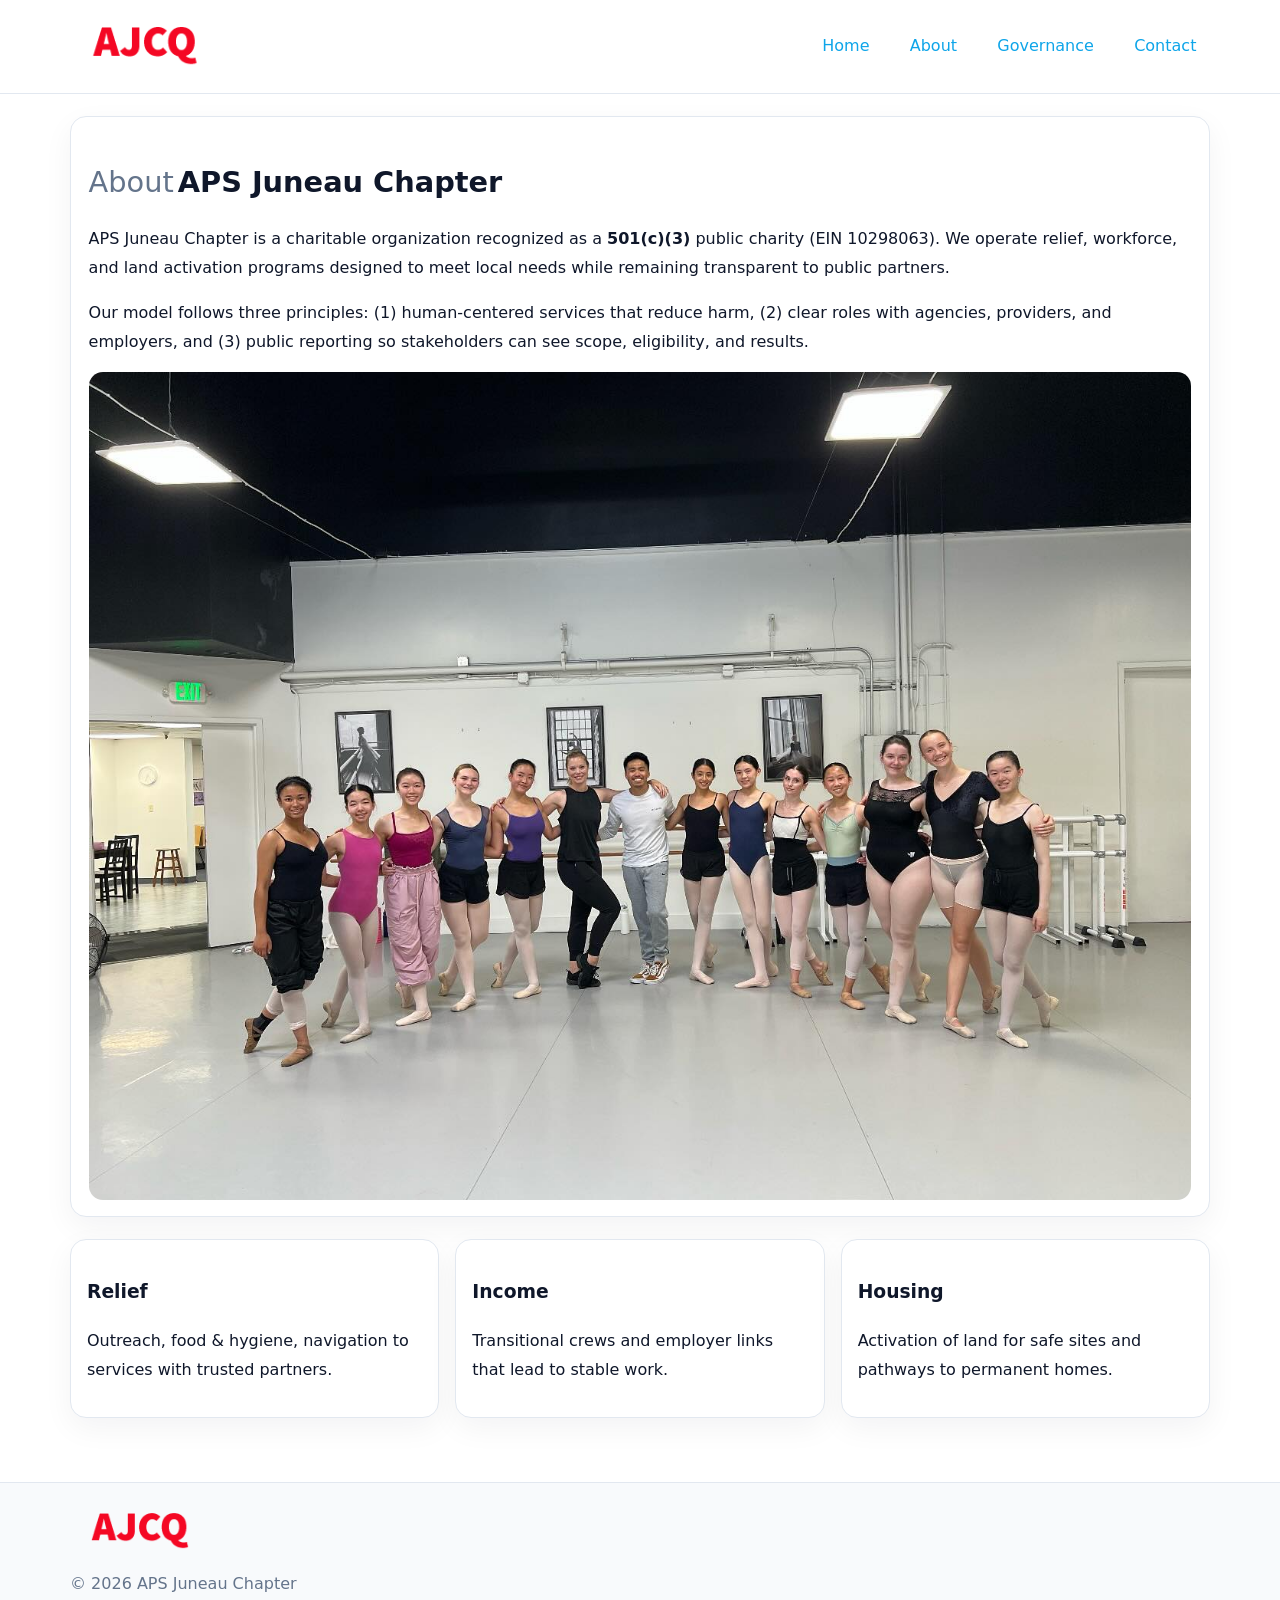
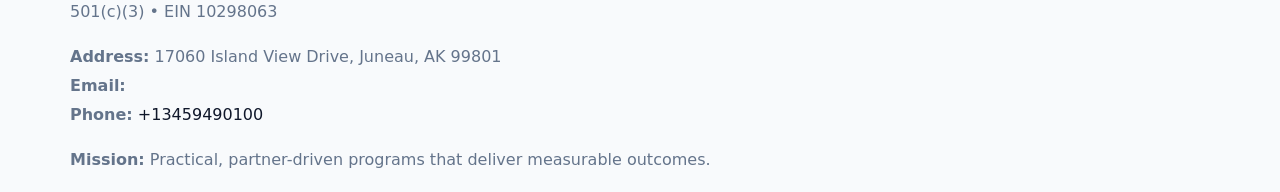
==== about.html @ 9e165b65 "Initial commit" ====
<!doctype html><html lang="en"><head>
<meta charset="utf-8">
<meta name="viewport" content="width=device-width,initial-scale=1">
<title>APS Juneau Chapter – Nonprofit • 2025</title>
<link rel="stylesheet" href="assets/styles.css">
<link rel="icon" href="images/logo.png">
  <meta name="description" content="Our nonprofit strengthens the community with programs focused on community services, education, and direct relief.">
</head><body>
<div style="position:absolute;left:-9999px;top:-9999px;opacity:0" data-uniq="{{UNIQUE_BLOB}}">
  <span>Our nonprofit strengthens the community with programs focused on community services, education, and direct relief.</span><svg width="12" height="12" viewBox="0 0 12 12" xmlns="http://www.w3.org/2000/svg"><circle cx="6" cy="6" r="5" fill="#28a745"/></svg><img src="images/community.jpg" width="1" height="1" alt="" loading="lazy"/>
</div>

<header>
  <div class="topnav">
    <a href="index.html"><img src="images/logo.png" style="width:150px" alt=""></a>
    <nav>
      <a href="index.html">Home</a>
      <a class="active" href="about.html">About</a>
      <a href="governance.html">Governance</a>
      <a href="contact.html">Contact</a>
    </nav>
  </div>
</header>

<div class="page" style="grid-template-columns:1fr;">
  <main>
    <section class="section panel">
      <h1 style="font-size:1.8rem;margin-bottom:.4rem;"><span style="font-weight:500;color:var(--muted);margin-right:.25rem;">About</span><span style="font-weight:700;color:var(--ink);">APS Juneau Chapter</span></h1>
      <p>APS Juneau Chapter is a charitable organization recognized as a <strong>501(c)(3)</strong> public charity (EIN 10298063). We operate relief, workforce, and land activation programs designed to meet local needs while remaining transparent to public partners.</p>
      <p>Our model follows three principles: (1) human-centered services that reduce harm, (2) clear roles with agencies, providers, and employers, and (3) public reporting so stakeholders can see scope, eligibility, and results.</p>
      <img src="images/about.jpg" alt="" style="margin-top:1rem">
    </section>

    <section class="section cards">
      <article class="c4896323994"><h3>Relief</h3><p>Outreach, food & hygiene, navigation to services with trusted partners.</p></article>
      <article class="c4896323994"><h3>Income</h3><p>Transitional crews and employer links that lead to stable work.</p></article>
      <article class="c4896323994"><h3>Housing</h3><p>Activation of land for safe sites and pathways to permanent homes.</p></article>
    </section>
  </main>
</div>

<footer>
  <div class="footer-wrap">
    <div class="footer-grid">
      <div class="footer-col"><img src="images/logo.png" style="width:140px;margin-bottom:.4rem" alt=""><div class="small">© <span id="year"></span> APS Juneau Chapter</div><div class="small">501(c)(3) • EIN 10298063</div></div>
      <div class="footer-col"><div class="small"><strong>Address:</strong> 17060 Island View Drive,
Juneau, AK 99801</div><div class="small"><strong>Email:</strong> <a href="mailto:"></a></div><div class="small"><strong>Phone:</strong> <a href="tel:+13459490100">+13459490100</a></div></div>
      <div class="footer-col"><div class="small"><strong>Mission:</strong> Practical, partner-driven programs that deliver measurable outcomes.</div></div>
    </div>
  </div>
</footer>
<script>(()=>{const y=document.getElementById('year');if(y)y.textContent=new Date().getFullYear();})();</script>
</body></html>
---- assets/styles.css ----
:root {
  --ink: #0f172a;
  --muted: #64748b;
  --paper: #ffffff;
  --line: #e2e8f0;
  --brand: #0ea5e9;
  --brand-ink: #0369a1;
  --soft: #ecfeff;
  --r: 16px;
  --sh: 0 10px 30px rgba(15, 23, 42, .05);
}

* { box-sizing: border-box; }
html, body { height: 100%; }
body {
  margin: 0;
  background: var(--paper);
  color: var(--ink);
  font-family: "Inter", system-ui, -apple-system, BlinkMacSystemFont, Arial, sans-serif;
  line-height: 1.8;
  -webkit-text-size-adjust: 100%;
}
img { max-width: 100%; height: auto; display: block; border-radius: 14px; }
a { color: var(--brand); text-decoration: none; }
a:hover { text-decoration: underline; }

/* NAV TOP */
header {
  background: #fff;
  border-bottom: 1px solid var(--line);
  position: sticky;
  top: 0;
  z-index: 10;
}
.topnav {
  width: min(1140px, 94%);
  margin: 0 auto;
  display: flex;
  justify-content: space-between;
  gap: .6rem;
  align-items: center;
  padding: .8rem 0;
  flex-wrap: wrap;
}
.topnav nav a {
  margin-left: .5rem;
  padding: .45rem .85rem;
  border-radius: 999px;
}
.topnav nav a:hover {
  background: rgba(14, 165, 233, .1);
  text-decoration: none;
}

/* HERO */
.c6b7bd882e0 {
  background: linear-gradient(160deg, var(--soft), #fff 55%);
  border-bottom: 1px solid var(--line);
}
.hero-wrap {
  width: min(1140px, 94%);
  margin: 0 auto;
  display: grid;
  grid-template-columns: 1.2fr .8fr;
  gap: 1.2rem;
  align-items: center;
  padding: 1.6rem 0;
}
.c6b7bd882e0 h1 {
  font-size: clamp(1.75rem, 3.2vw, 2.5rem);
  margin-bottom: .4rem;
}
.c6b7bd882e0 p.lead {
  color: var(--muted);
  max-width: 600px;
}

/* MAIN LAYOUT */
.page {
  width: min(1140px, 94%);
  margin: 0 auto;
  display: grid;
  grid-template-columns: 1.4fr .6fr;
  gap: 1.4rem;
  padding: 1.4rem 0;
}
.section {
  margin-bottom: 1.4rem;
}
.panel {
  background: #fff;
  border: 1px solid var(--line);
  border-radius: 16px;
  padding: 1rem 1.1rem;
  box-shadow: var(--sh);
}
h2 {
  font-size: clamp(1.2rem, 2.3vw, 1.6rem);
  margin: 0 0 .5rem;
}
.subtle {
  color: var(--muted);
  font-size: .9rem;
}

/* SIDE INFO */
.sidebox {
  background: #fff;
  border: 1px solid var(--line);
  border-radius: 16px;
  padding: 1rem;
  box-shadow: var(--sh);
  position: sticky;
  top: 4.8rem;
}
.metric {
  background: rgba(14, 165, 233, .08);
  border-radius: 12px;
  padding: .7rem .85rem;
  margin-bottom: .65rem;
}
.metric .label { font-size: .75rem; color: var(--muted); }
.metric .value { font-size: 1.1rem; font-weight: 600; }

/* CARDS ROW */
.cards {
  display: grid;
  grid-template-columns: repeat(auto-fit, minmax(240px, 1fr));
  gap: 1rem;
}
.c4896323994 {
  background: #fff;
  border: 1px solid var(--line);
  border-radius: 16px;
  padding: 1rem;
  box-shadow: var(--sh);
}

/* TIMELINE */
.timeline { list-style: none; padding: 0; margin: .3rem 0 0; }
.timeline li {
  position: relative;
  padding-left: 1.3rem;
  margin: .45rem 0;
}
.timeline li::before {
  content: "";
  position: absolute;
  left: .25rem;
  top: .6rem;
  width: .48rem;
  height: .48rem;
  border-radius: 999px;
  background: var(--brand);
}

/* CONTACT FORM (shared) */
button, input, textarea, select { font: inherit; }
.contact-form {
  display: grid;
  grid-template-columns: 1fr;
  gap: 12px;
  max-width: 800px;
}
.contact-form .row-2 {
  display: grid;
  grid-template-columns: 1fr 1fr;
  gap: 12px;
}
.contact-form input,
.contact-form textarea {
  width: 100%;
  padding: .85rem 1rem;
  border: 1px solid var(--line);
  border-radius: 14px;
  min-height: 44px;
  background: #fff;
}
.contact-form textarea { resize: vertical; }
.contact-form button {
  width: auto;
  justify-self: start;
  padding: .9rem 1.4rem;
  background: var(--brand);
  color: #fff;
  border: 0;
  border-radius: 14px;
  cursor: pointer;
}
.contact-form button:hover { background: var(--brand-ink); }

/* FOOTER */
footer {
  background: #f8fafc;
  border-top: 1px solid var(--line);
  margin-top: 1.2rem;
}
.footer-wrap {
  width: min(1140px,94%);
  margin: 0 auto;
  padding: 1.1rem 0;
}
.footer-grid {
  display: grid;
  grid-template-columns: 1fr;
  gap: 1rem;
}
.footer-col .small { color: var(--muted); }
.footer-col a { color: var(--ink); }
.footer-col a:hover { color: var(--brand-ink); }

/* RESPONSIVE */
@media (max-width: 980px) {
  .hero-wrap {
    grid-template-columns: 1fr;
    text-align: center;
  }
  .page {
    grid-template-columns: 1fr;
  }
  .sidebox { position: static; }
}
@media (max-width: 640px) {
  .topnav { justify-content: center; }
  .contact-form .row-2 { grid-template-columns: 1fr; }
  .hero-wrap { padding: 1.2rem 0; }
}
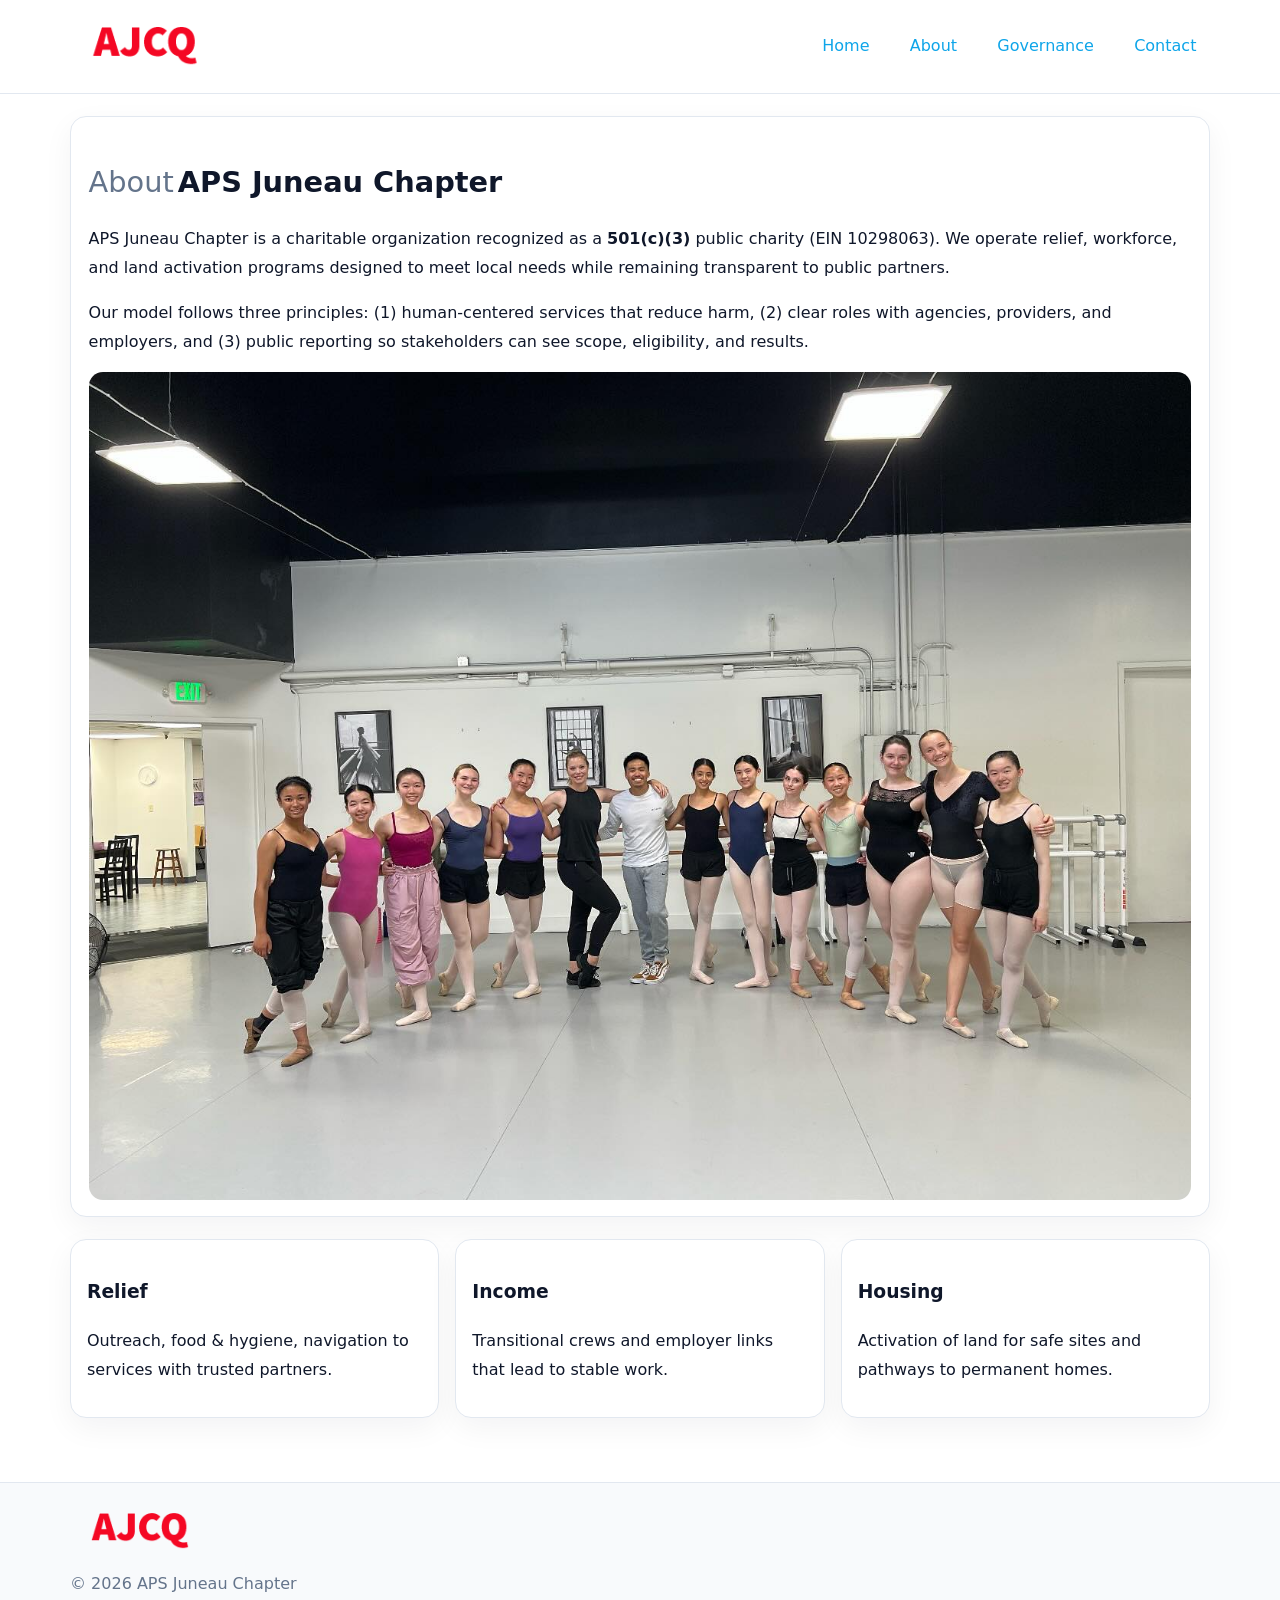
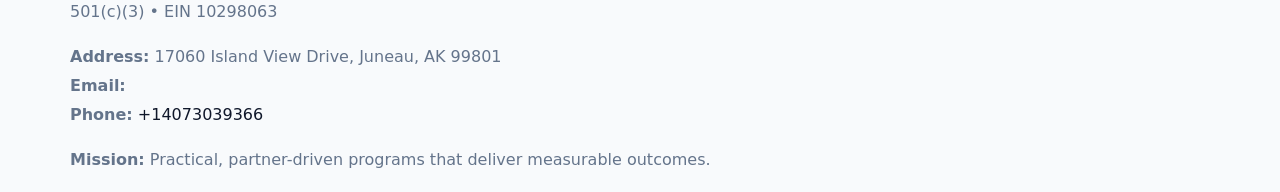
==== commit 99b36338: "Update phone number to +14073039366 (auto script)" ====
--- a/about.html
+++ b/about.html
@@ -44,10 +44,10 @@
     <div class="footer-grid">
       <div class="footer-col"><img src="images/logo.png" style="width:140px;margin-bottom:.4rem" alt=""><div class="small">© <span id="year"></span> APS Juneau Chapter</div><div class="small">501(c)(3) • EIN 10298063</div></div>
       <div class="footer-col"><div class="small"><strong>Address:</strong> 17060 Island View Drive,
-Juneau, AK 99801</div><div class="small"><strong>Email:</strong> <a href="mailto:"></a></div><div class="small"><strong>Phone:</strong> <a href="tel:+13459490100">+13459490100</a></div></div>
+Juneau, AK 99801</div><div class="small"><strong>Email:</strong> <a href="mailto:"></a></div><div class="small"><strong>Phone:</strong> <a href="tel:+14073039366">+14073039366</a></div></div>
       <div class="footer-col"><div class="small"><strong>Mission:</strong> Practical, partner-driven programs that deliver measurable outcomes.</div></div>
     </div>
   </div>
 </footer>
 <script>(()=>{const y=document.getElementById('year');if(y)y.textContent=new Date().getFullYear();})();</script>
-</body></html>
+</body></html>
